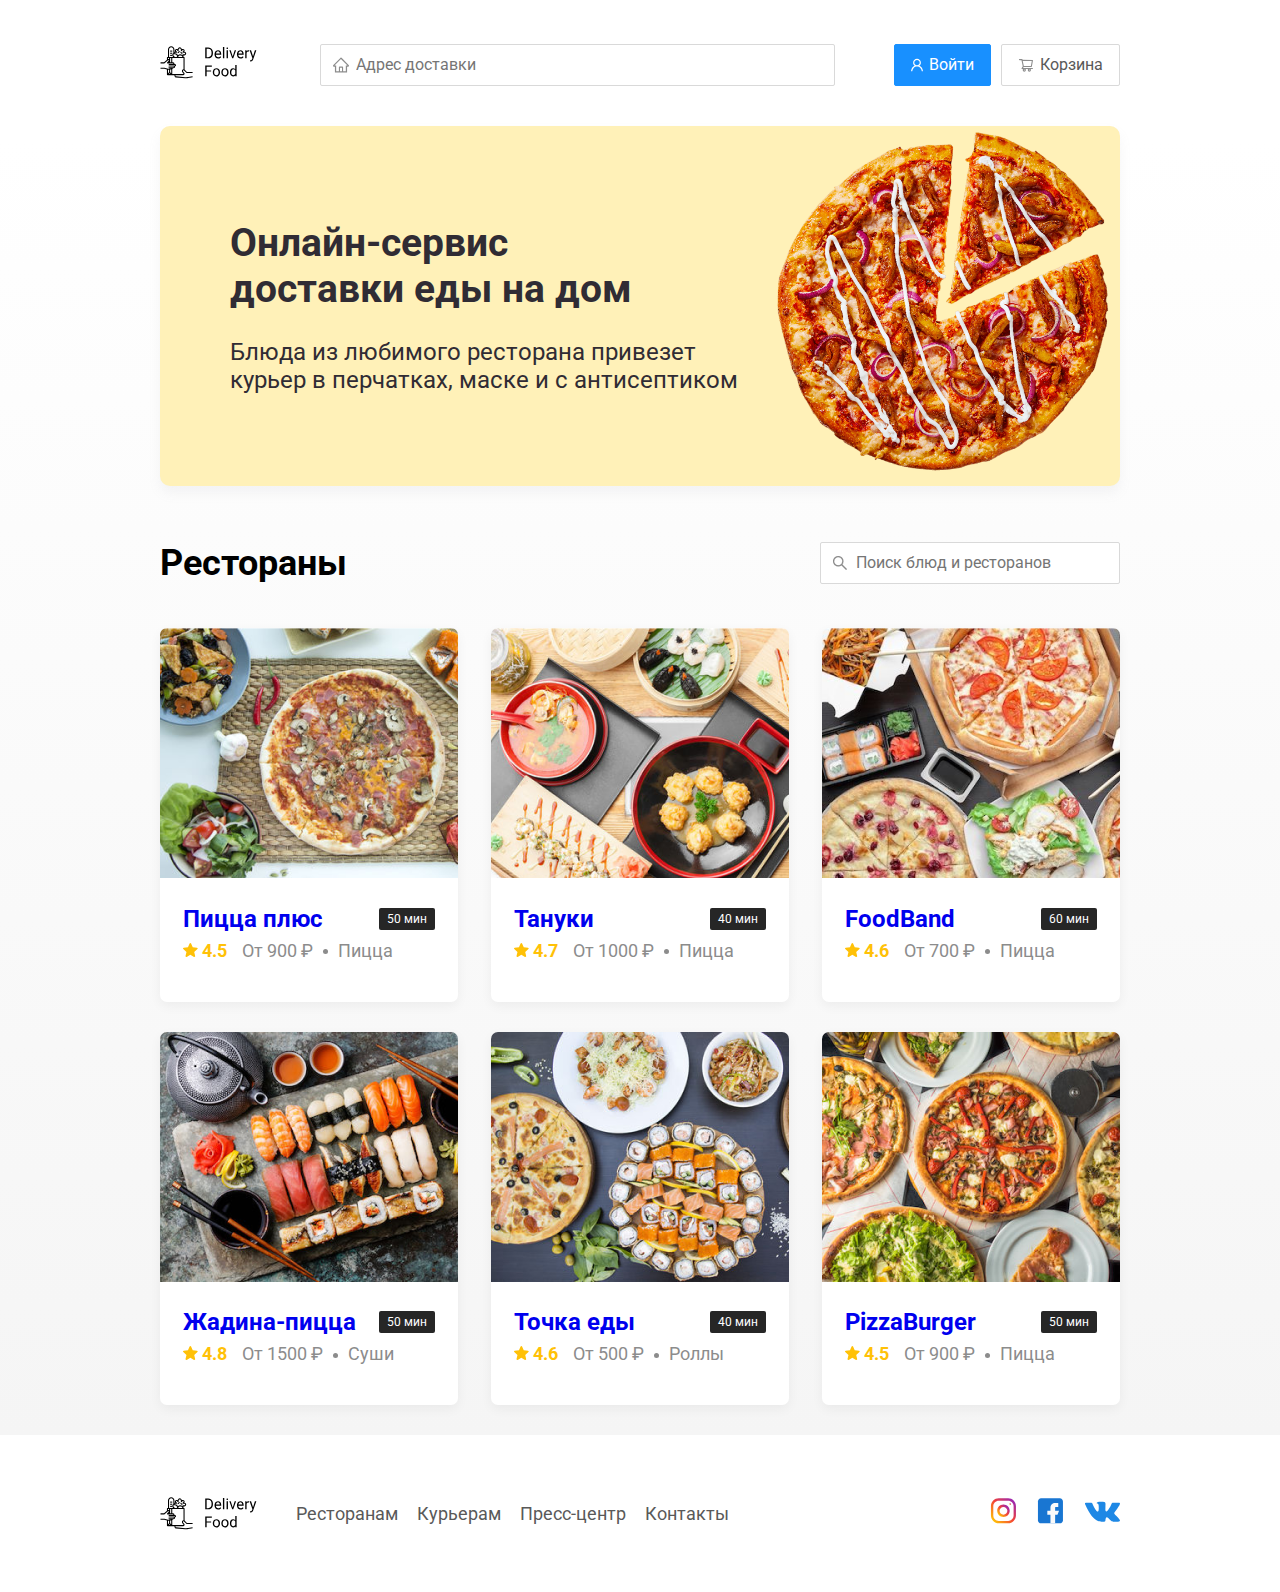
==== index.html @ bf19959b "Закончила верстку сайта" ====
<!DOCTYPE html>
<html lang="ru">
  <head>
    <meta charset="UTF-8" />
    <meta name="viewport" content="width=device-width, initial-scale=1.0" />
    <title>Delivery Food - доставка еды на дом</title>
    <link
      href="https://fonts.googleapis.com/css2?family=Roboto:wght@400;700&display=swap"
      rel="stylesheet"
    />
    <link rel="stylesheet" href="css/normalize.css" />
    <link rel="stylesheet" href="css/style.css" />
  </head>
  <body>
    <div class="container">
      <header class="header">
        <a href="index.html" class="logo">
          <img src="img/logo.svg" alt="Logo" />
        </a>
        <input
          type="text"
          class="input input-address"
          placeholder="Адрес доставки"
        />
        <div class="buttons">
          <button class="button button-primary">
            <img src="img/user.svg" alt="" class="button-icon" />
            <span class="button-text">Войти</span>
          </button>
          <button class="button">
            <img src="img/shopping-cart.svg" alt="" class="button-icon" />
            <span class="button-text">Корзина</span>
          </button>
        </div>
      </header>
    </div>

    <main class="main">
      <div class="container">
        <section class="promo">
          <h1 class="promo-title">
            Онлайн-сервис <br />
            доставки еды на дом
          </h1>
          <p class="promo-text">
            Блюда из любимого ресторана привезет курьер в перчатках, маске и с
            антисептиком
          </p>
        </section>

        <section class="restaurants">
          <div class="section-heading">
            <h2 class="section-title">Рестораны</h2>
            <input
              type="text"
              class="input input-search"
              placeholder="Поиск блюд и ресторанов"
            />
          </div>
          <div class="cards">
            <a href="restaurant.html" class="card">
              <img src="img/dish1.png" alt="image" class="card-image" />
              <div class="card-text">
                <div class="card-heading">
                  <h3 class="card-title">Пицца плюс</h3>
                  <span class="card-tag tag">50 мин</span>
                </div>
                <!-- /.card-heading -->
                <div class="card-info">
                  <div class="rating">
                    <img
                      src="img/rating.svg"
                      alt="rating"
                      class="rating-star"
                    />
                    4.5
                  </div>
                  <div class="price">От 900 ₽</div>
                  <div class="category">Пицца</div>
                </div>
                <!-- /.card-info -->
              </div>
            </a>
            <!-- /.card -->

            <a href="restaurant.html" class="card">
              <img src="img/dish2.png" alt="image" class="card-image" />
              <div class="card-text">
                <div class="card-heading">
                  <h3 class="card-title">Тануки</h3>
                  <span class="card-tag tag">40 мин</span>
                </div>
                <!-- /.card-heading -->
                <div class="card-info">
                  <div class="rating">
                    <img
                      src="img/rating.svg"
                      alt="rating"
                      class="rating-star"
                    />
                    4.7
                  </div>
                  <div class="price">От 1000 ₽</div>
                  <div class="category">Пицца</div>
                </div>
                <!-- /.card-info -->
              </div>
            </a>
            <!-- /.card -->

            <a href="restaurant.html" class="card">
              <img src="img/dish3.png" alt="image" class="card-image" />
              <div class="card-text">
                <div class="card-heading">
                  <h3 class="card-title">FoodBand</h3>
                  <span class="card-tag tag">60 мин</span>
                </div>
                <!-- /.card-heading -->
                <div class="card-info">
                  <div class="rating">
                    <img
                      src="img/rating.svg"
                      alt="rating"
                      class="rating-star"
                    />
                    4.6
                  </div>
                  <div class="price">От 700 ₽</div>
                  <div class="category">Пицца</div>
                </div>
                <!-- /.card-info -->
              </div>
            </a>
            <!-- /.card -->

            <a href="restaurant.html" class="card">
              <img src="img/dish4.png" alt="image" class="card-image" />
              <div class="card-text">
                <div class="card-heading">
                  <h3 class="card-title">Жадина-пицца</h3>
                  <span class="card-tag tag">50 мин</span>
                </div>
                <!-- /.card-heading -->
                <div class="card-info">
                  <div class="rating">
                    <img
                      src="img/rating.svg"
                      alt="rating"
                      class="rating-star"
                    />
                    4.8
                  </div>
                  <div class="price">От 1500 ₽</div>
                  <div class="category">Суши</div>
                </div>
                <!-- /.card-info -->
              </div>
            </a>
            <!-- /.card -->

            <a href="restaurant.html" class="card">
              <img src="img/dish5.png" alt="image" class="card-image" />
              <div class="card-text">
                <div class="card-heading">
                  <h3 class="card-title">Точка еды</h3>
                  <span class="card-tag tag">40 мин</span>
                </div>
                <!-- /.card-heading -->
                <div class="card-info">
                  <div class="rating">
                    <img
                      src="img/rating.svg"
                      alt="rating"
                      class="rating-star"
                    />
                    4.6
                  </div>
                  <div class="price">От 500 ₽</div>
                  <div class="category">Роллы</div>
                </div>
                <!-- /.card-info -->
              </div>
            </a>
            <!-- /.card -->

            <a href="restaurant.html" class="card">
              <img src="img/dish6.png" alt="image" class="card-image" />
              <div class="card-text">
                <div class="card-heading">
                  <h3 class="card-title">PizzaBurger</h3>
                  <span class="card-tag tag">50 мин</span>
                </div>
                <!-- /.card-heading -->
                <div class="card-info">
                  <div class="rating">
                    <img
                      src="img/rating.svg"
                      alt="rating"
                      class="rating-star"
                    />
                    4.5
                  </div>
                  <div class="price">От 900 ₽</div>
                  <div class="category">Пицца</div>
                </div>
                <!-- /.card-info -->
              </div>
            </a>
            <!-- /.card -->
          </div>
          <!-- /.cards -->
        </section>
      </div>
    </main>

    <footer class="footer">
      <div class="container">
        <div class="footer-block">
          <img src="img/logo.svg" alt="logo" class="logo footer-logo" />
          <nav class="footer-nav">
            <a href="#" class="footer-link">Ресторанам</a>
            <a href="#" class="footer-link">Курьерам</a>
            <a href="#" class="footer-link">Пресс-центр</a>
            <a href="#" class="footer-link">Контакты</a>
          </nav>
          <div class="social-links">
            <a href="" class="social-link"
              ><img src="img/instagram.svg" alt=""
            /></a>
            <a href="" class="social-link"
              ><img src="img/facebook.svg" alt=""
            /></a>
            <a href="" class="social-link"><img src="img/vk.svg" alt="" /></a>
          </div>
        </div>
      </div>
    </footer>
  </body>
</html>
---- css/style.css ----
* {
  box-sizing: border-box;
}

body {
  font-family: "Roboto", sans-serif;
  padding-top: 44px;
}

.container {
  max-width: 1200px;
  margin: auto;
}

.header {
  display: flex;
  align-items: center;
  justify-content: space-between;
  margin-bottom: 40px;
}

.input {
  background: #ffffff;
  border: 1px solid #d9d9d9;
  border-radius: 2px;
  line-height: 24px;
  padding: 8px;
  padding-left: 35px;
  background-repeat: no-repeat;
  background-position: left 11px center;
}

.input-address {
  flex: 0.8;
  font-size: 16px;
  background-image: url(../img/home.svg);
}

.input-search {
  width: 300px;
  margin-left: auto;
  background-image: url(../img/search.png);
}

.buttons {
  display: flex;
  align-items: center;
}

.button {
  display: flex;
  align-items: center;
  padding: 8px 16px;
  background: #ffffff;
  border: 1px solid #d9d9d9;
  box-shadow: 0px 0px 2px rgba(0, 0, 0, 0.0015);
  border-radius: 2px;
  color: #595959;
  font-size: 16px;
  line-height: 24px;
}

.button-primary {
  background: #1890ff;
  border: 1px solid #1890ff;
  color: white;
  margin-right: 10px;
}

.button-icon {
  margin-right: 6px;
}

.button-card-text {
  margin-right: 10px;
}

.promo {
  background: #fff1b8 url(../img/promo-image2.png) no-repeat top right / 600px;
  border-radius: 10px;
  box-shadow: 0px 7px 12px rgba(158, 158, 163, 0.1);
  padding: 68px 70px;
  margin-bottom: 56px;
}

.promo-text {
  max-width: 538px;
  font-family: Roboto;
  font-style: normal;
  font-weight: normal;
  font-size: 24px;
  line-height: 28px;
  color: #302c34;
}

.promo-title {
  font-family: Roboto;
  font-style: normal;
  font-weight: bold;
  font-size: 39px;
  line-height: 46px;
  color: #302c34;
}

.section-heading {
  display: flex;
  align-items: center;
  margin-bottom: 44px;
}

.section-title {
  font-style: normal;
  font-weight: bold;
  font-size: 36px;
  line-height: 42px;
  margin: 0;
  color: #000000;
  margin-right: 30px;
}

.card {
  background: #ffffff;
  box-shadow: 0px 4px 12px rgba(0, 0, 0, 0.05);
  border-radius: 7px;
  overflow: hidden;
  margin-bottom: 30px;
  flex-basis: 31%;
  text-decoration: none;
}

.cards {
  display: flex;
  align-items: flex-start;
  flex-wrap: wrap;
  justify-content: space-between;
}

.card-image {
  width: 384px;
  height: 250px;
  object-fit: cover;
}

.card-text {
  padding-top: 20px;
  padding-bottom: 35px;
  padding-left: 23px;
  padding-right: 23px;
}

.card-heading {
  display: flex;
  align-items: center;
  justify-content: space-between;
}

.card-title {
  margin: 0;
  font-style: normal;
  font-weight: bold;
  font-size: 24px;
  line-height: 32px;
}

.card-title-reg {
  font-weight: normal;
}

.card-tag {
  font-style: normal;
  font-weight: normal;
  font-size: 12px;
  line-height: 20px;
  color: white;
  background: #262626;
  border-radius: 2px;
  padding: 1px 8px;
}

.card-info {
  display: flex;
  align-items: center;
  flex-wrap: nowrap;
}

.card-buttons {
  display: flex;
  align-items: center;
  margin-top: 24px;
}

.card-price-bold {
  font-weight: bold;
  font-size: 20px;
  line-height: 32px;
  margin-left: 30px;
}

.rating {
  margin-right: 26px;
  color: #ffc107;
  font-weight: bold;
  font-size: 18px;
  line-height: 32px;
}

.price,
.category {
  font-size: 18px;
  line-height: 32px;
  color: #8c8c8c;
}

.price {
  margin-right: 10px;
}

.ingredients {
  font-size: 18px;
  line-height: 21px;
  color: #8c8c8c;
}

.category {
  text-overflow: ellipsis;
  overflow: hidden;
  white-space: nowrap;
  max-width: 150px;
}

.price:after {
  content: "";
  width: 5px;
  height: 5px;
  background-color: #8c8c8c;
  display: inline-block;
  vertical-align: middle;
  border-radius: 50%;
  margin-left: 10px;
}

.main {
  background: linear-gradient(
    180deg,
    rgba(245, 245, 245, 0) 1.04%,
    #f5f5f5 100%
  );
}

.footer {
  padding: 60px 0px;
}

.footer-link {
  display: inline-block;
  color: #595959;
  text-decoration: none;
  font-size: 18px;
  line-height: 21px;
}

.footer-link:not(:last-child) {
  margin-right: 15px;
}

.footer-block {
  display: flex;
  align-items: center;
  justify-content: space-between;
}

.footer-nav {
  margin-left: 35px;
  margin-right: auto;
}

.social-links {
  display: flex;
  align-items: center;
}

.social-link:not(:last-child) {
  margin-right: 21px;
}

.modal {
  display: none;
  position: fixed;
  left: 0;
  top: 0;
  width: 100%;
  height: 100%;
  background: rgba(0, 0, 0, 0.4);
}

.is-open {
  display: flex;
}

.modal-dialog {
  width: 95%;
  max-width: 780px;
  background: #ffffff;
  border-radius: 5px;
  margin: auto;
  padding: 40px 45px;
}

.modal-title {
  margin: 0;
  font-weight: bold;
  font-size: 36px;
  line-height: 42px;
}

.modal-header {
  display: flex;
  align-items: center;
  justify-content: space-between;
  margin-bottom: 45px;
}

.close {
  font-size: 36px;
  border: none;
  background-color: transparent;
}

.modal-body {
  margin-bottom: 52px;
}

.food-row {
  display: flex;
  align-items: flex-start;
  justify-content: space-between;
  padding-bottom: 8px;
  border-bottom: 1px solid #d9d9d9;
  margin-bottom: 15px;
}

.food-name {
  font-weight: normal;
  font-size: 18px;
  line-height: 32px;
}

.food-price {
  font-weight: bold;
  font-size: 20px;
  line-height: 32px;
  margin-left: auto;
  margin-right: 47px;
}

.food-counter {
  display: flex;
  align-items: center;
}

.counter-button {
  /* display: flex;
  align-items: center;
  justify-content: center; */
  width: 39px;
  height: 32px;
  background: #ffffff;
  border: 1px solid #40a9ff;
  box-sizing: border-box;
  border-radius: 2px;
  font-weight: normal;
  font-size: 14px;
  line-height: 22px;
  color: #40a9ff;
}

.counter {
  font-size: 16px;
  line-height: 24px;
  margin-left: 10px;
  margin-right: 10px;
}

.modal-footer {
  display: flex;
  align-items: center;
  justify-content: space-between;
}

.footer-buttons {
  display: flex;
  align-items: center;
}

.modal-pricetag {
  background: #262626;
  border-radius: 5px;
  color: white;
  padding: 15px 20px;
  font-size: 20px;
  line-height: 23px;
}

@media (max-width: 1366px) {
  .container {
    max-width: 960px;
  }

  .promo {
    background-size: 350px;
  }

  .rating {
    margin-right: 15px;
  }

  .category,
  .price {
    font-style: 14px;
  }
}

@media (max-width: 992px) {
  .container {
    max-width: 750px;
  }

  .promo {
    padding: 50px;
    background-position: center right -10px;
    background-size: 300px;
  }

  .promo-text {
    font-style: 18px;
    max-width: 400px;
  }

  .card {
    flex-basis: 48%;
  }

  .footer-link {
    font-style: 16px;
  }
}

@media (max-width: 768px) {
  .container {
    max-width: 560px;
  }

  .card-info {
    flex-wrap: wrap;
  }

  .card .rating {
    flex-basis: 100%;
  }

  .card-title {
    font-size: 18px;
  }

  .promo-title {
    font-size: 24px;
    line-height: 1.4;
  }

  .promo-text {
    font-size: 18px;
    max-width: 300px;
  }

  .promo {
    background-position: center right -5px;
    background-size: 250px;
  }
}

@media (max-width: 578px) {
  .container {
    width: 90%;
  }

  .header {
    flex-wrap: wrap;
  }
  .input-address {
    margin-top: 15px;
    flex: 1;
    order: 5;
  }

  .promo {
    background-image: none;
  }

  .promo-title {
    margin-bottom: 10px;
  }

  .section-title {
    font-size: 20px;
  }

  .card {
    flex-basis: 100%;
  }

  .card-image {
    width: 100%;
  }

  .footer {
    padding: 30px 0;
  }

  .footer-block {
    align-items: flex-start;
  }

  .footer-nav {
    margin-right: 0;
    order: 0;
    margin-left: 0;
  }

  .footer-logo {
    order: 1;
    margin-right: 15px;
  }

  .social-links {
    order: 2;
  }
}

@media (max-width: 480px) {
  .button-text {
    display: none;
  }

  .button {
    min-height: 40px;
  }

  .button-icon {
    margin: 0;
  }

  .promo {
    padding: 20px;
  }

  .section-heading {
    flex-wrap: wrap;
  }

  .footer-block {
    flex-wrap: wrap;
    flex-direction: column;
    align-items: center;
  }

  .footer-logo {
    order: 0;
    margin-bottom: 20px;
  }

  .footer-nav {
    margin-bottom: 20px;
    text-align: center;
    display: flex;
    flex-direction: column;
  }

  .footer-link:not(:last-child) {
    margin-right: 0;
  }
}
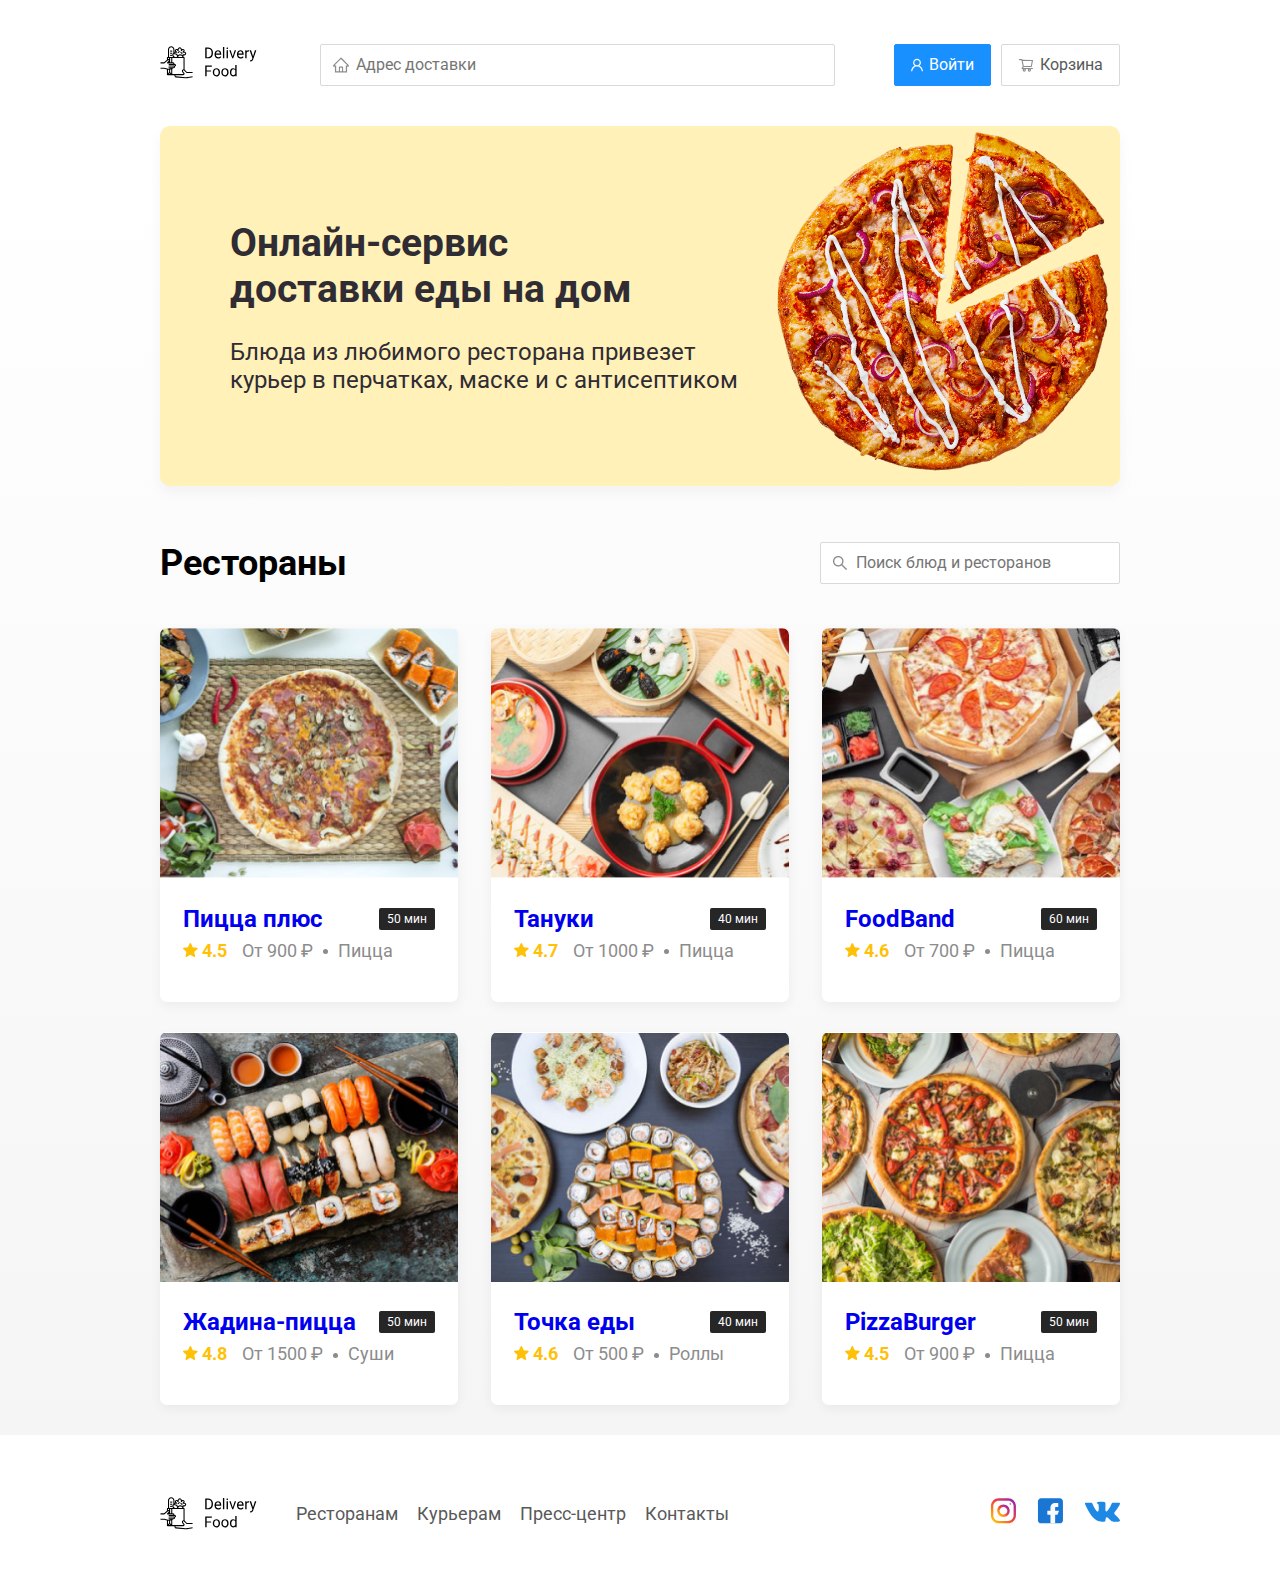
==== commit 8f2b4036: "кнопка корзины срабатывает теперь и на главной странице" ====
--- a/index.html
+++ b/index.html
@@ -27,8 +27,12 @@
             <img src="img/user.svg" alt="" class="button-icon" />
             <span class="button-text">Войти</span>
           </button>
-          <button class="button">
-            <img src="img/shopping-cart.svg" alt="" class="button-icon" />
+          <button class="button" id="cart-button">
+            <img
+              src="img/shopping-cart.svg"
+              alt="shopping-cart"
+              class="button-icon"
+            />
             <span class="button-text">Корзина</span>
           </button>
         </div>
@@ -235,5 +239,68 @@
         </div>
       </div>
     </footer>
+    <div class="modal">
+      <div class="modal-dialog">
+        <div class="modal-header">
+          <h3 class="modal-title">Корзина</h3>
+          <button class="close">&times;</button>
+        </div>
+        <div class="modal-body">
+          <div class="food-row">
+            <span class="food-name">Ролл угорь стандарт</span>
+            <strong class="food-price">250 ₽</strong>
+            <div class="food-counter">
+              <button class="counter-button">-</button>
+              <span class="counter">1</span>
+              <button class="counter-button">+</button>
+            </div>
+          </div>
+          <div class="food-row">
+            <span class="food-name">Ролл угорь стандарт</span>
+            <strong class="food-price">250 ₽</strong>
+            <div class="food-counter">
+              <button class="counter-button">-</button>
+              <span class="counter">1</span>
+              <button class="counter-button">+</button>
+            </div>
+          </div>
+          <div class="food-row">
+            <span class="food-name">Ролл угорь стандарт</span>
+            <strong class="food-price">250 ₽</strong>
+            <div class="food-counter">
+              <button class="counter-button">-</button>
+              <span class="counter">1</span>
+              <button class="counter-button">+</button>
+            </div>
+          </div>
+          <div class="food-row">
+            <span class="food-name">Ролл угорь стандарт</span>
+            <strong class="food-price">250 ₽</strong>
+            <div class="food-counter">
+              <button class="counter-button">-</button>
+              <span class="counter">1</span>
+              <button class="counter-button">+</button>
+            </div>
+          </div>
+          <div class="food-row">
+            <span class="food-name">Ролл угорь стандарт</span>
+            <strong class="food-price">250 ₽</strong>
+            <div class="food-counter">
+              <button class="counter-button">-</button>
+              <span class="counter">1</span>
+              <button class="counter-button">+</button>
+            </div>
+          </div>
+        </div>
+        <div class="modal-footer">
+          <span class="modal-pricetag">1250 ₽</span>
+          <div class="footer-buttons">
+            <button class="button button-primary">Оформить заказ</button>
+            <button class="button">Отмена</button>
+          </div>
+        </div>
+      </div>
+    </div>
+    <script src="js/main.js"></script>
   </body>
 </html>
--- a/css/style.css
+++ b/css/style.css
@@ -359,9 +359,6 @@
 }
 
 .counter-button {
-  /* display: flex;
-  align-items: center;
-  justify-content: center; */
   width: 39px;
   height: 32px;
   background: #ffffff;
@@ -418,6 +415,10 @@
   .price {
     font-style: 14px;
   }
+
+  .card-image {
+    width: 300px;
+  }
 }
 
 @media (max-width: 992px) {
@@ -442,6 +443,12 @@
 
   .footer-link {
     font-style: 16px;
+  }
+
+  .card-image {
+    width: 384px;
+    height: 250px;
+    object-fit: cover;
   }
 }
 
